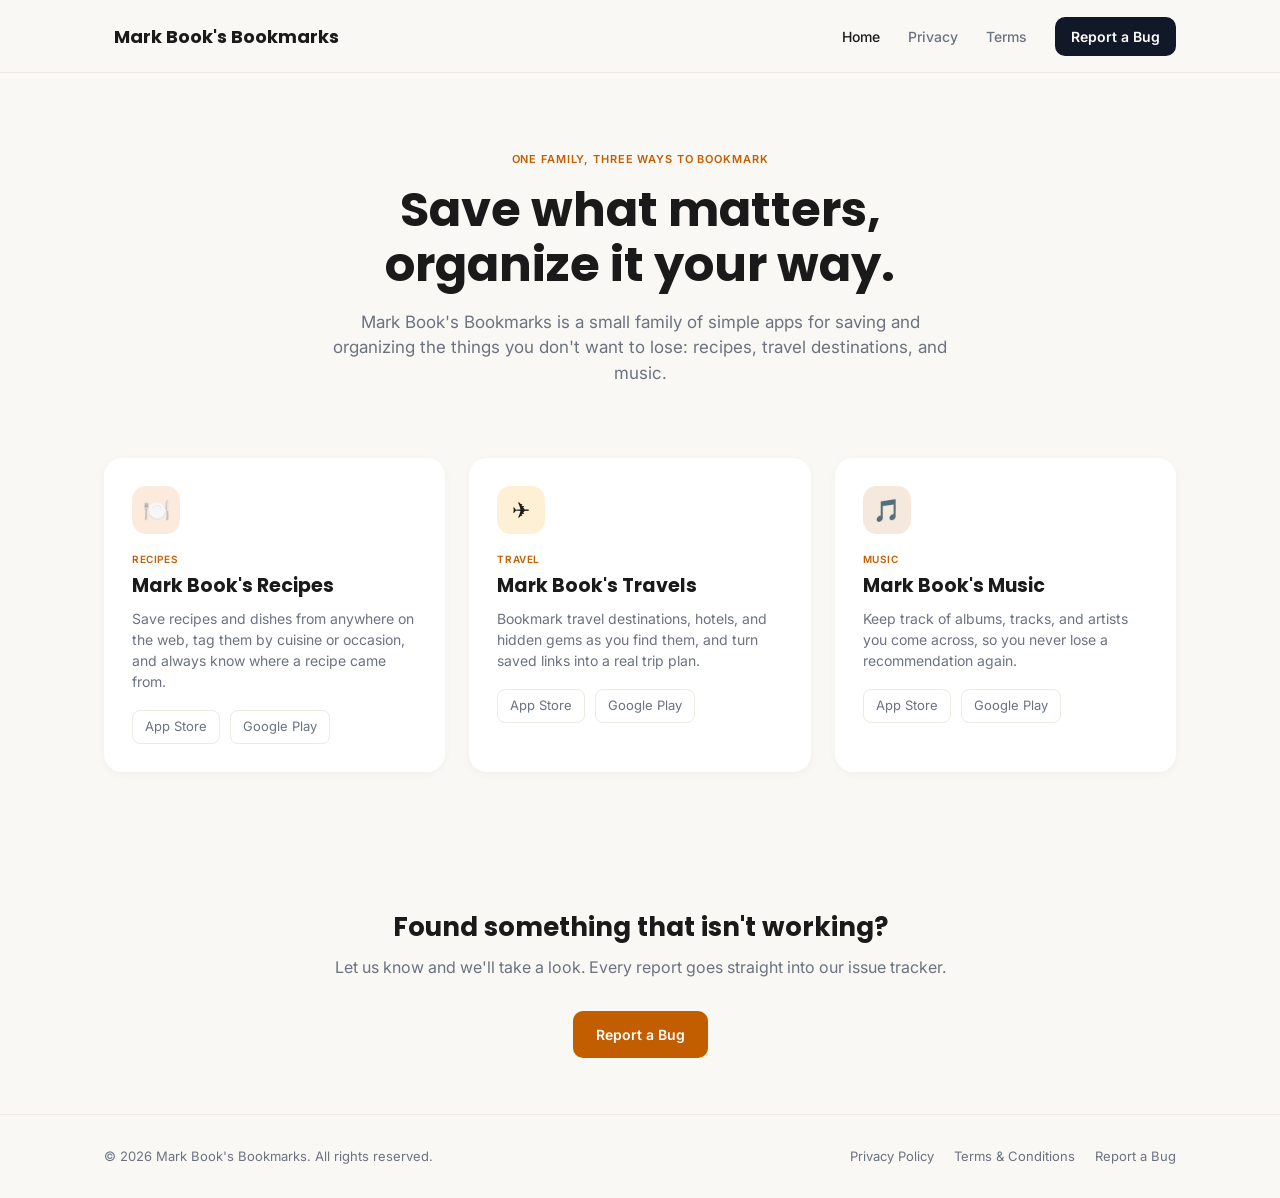
==== index.html @ 8e6b2858 "Initial commit" ====
<!DOCTYPE html>
<html lang="en">
<head>
  <meta charset="UTF-8" />
  <meta name="viewport" content="width=device-width, initial-scale=1.0" />
  <title>Mark Book's Bookmarks — Save what matters, everywhere</title>
  <meta name="description" content="Mark Book's Bookmarks is a family of simple apps for saving recipes, travel destinations, and music: Mark Book's Recipes, Mark Book's Travels, and Mark Book's Music." />
  <link rel="icon" href="assets/icons/favicon.svg" type="image/svg+xml" />
  <link rel="preconnect" href="https://fonts.googleapis.com" />
  <link rel="preconnect" href="https://fonts.gstatic.com" crossorigin />
  <link href="https://fonts.googleapis.com/css2?family=Inter:wght@400;500;600;700&family=Poppins:wght@600;700&display=swap" rel="stylesheet" />
  <link rel="stylesheet" href="css/style.css" />
</head>
<body>

  <header class="site-header">
    <div class="container">
      <a href="index.html" class="brand">
        <span class="logo-slot">
          <!-- Logo placeholder: drop your logo file into assets/logo/ and reference it here -->
        </span>
        Mark Book's Bookmarks
      </a>
      <button class="nav-toggle" aria-label="Toggle navigation" aria-expanded="false">
        <span></span><span></span><span></span>
      </button>
      <nav class="main-nav">
        <a href="index.html" class="active">Home</a>
        <a href="privacy.html">Privacy</a>
        <a href="terms.html">Terms</a>
        <a href="report-bug.html" class="nav-cta">Report a Bug</a>
      </nav>
    </div>
  </header>

  <main>
    <section class="hero">
      <div class="container">
        <span class="eyebrow">One family, three ways to bookmark</span>
        <h1>Save what matters,<br />organize it your way.</h1>
        <p class="lead">
          Mark Book's Bookmarks is a small family of simple apps for saving and organizing
          the things you don't want to lose: recipes, travel destinations, and music.
        </p>
      </div>
    </section>

    <section class="container">
      <div class="app-grid">

        <article class="app-card recipes">
          <div class="icon-badge">🍽️</div>
          <div class="label">Recipes</div>
          <h3>Mark Book's Recipes</h3>
          <p>
            Save recipes and dishes from anywhere on the web, tag them by cuisine or
            occasion, and always know where a recipe came from.
          </p>
          <div class="app-links">
            <a href="#">App Store</a>
            <a href="#">Google Play</a>
          </div>
        </article>

        <article class="app-card travels">
          <div class="icon-badge">✈️</div>
          <div class="label">Travel</div>
          <h3>Mark Book's Travels</h3>
          <p>
            Bookmark travel destinations, hotels, and hidden gems as you find them,
            and turn saved links into a real trip plan.
          </p>
          <div class="app-links">
            <a href="#">App Store</a>
            <a href="#">Google Play</a>
          </div>
        </article>

        <article class="app-card music">
          <div class="icon-badge">🎵</div>
          <div class="label">Music</div>
          <h3>Mark Book's Music</h3>
          <p>
            Keep track of albums, tracks, and artists you come across, so you never
            lose a recommendation again.
          </p>
          <div class="app-links">
            <a href="#">App Store</a>
            <a href="#">Google Play</a>
          </div>
        </article>

      </div>
    </section>

    <section class="section">
      <div class="container" style="text-align:center;">
        <h2 class="section-title">Found something that isn't working?</h2>
        <p class="section-subtitle" style="margin-inline:auto;">
          Let us know and we'll take a look. Every report goes straight into our issue tracker.
        </p>
        <a href="report-bug.html" class="btn btn-accent">Report a Bug</a>
      </div>
    </section>
  </main>

  <footer class="site-footer">
    <div class="container">
      <div class="footer-copy">© <span data-current-year></span> Mark Book's Bookmarks. All rights reserved.</div>
      <div class="footer-links">
        <a href="privacy.html">Privacy Policy</a>
        <a href="terms.html">Terms &amp; Conditions</a>
        <a href="report-bug.html">Report a Bug</a>
      </div>
    </div>
  </footer>

  <script src="js/config.js"></script>
  <script src="js/main.js"></script>
</body>
</html>
---- css/style.css ----
/* ==========================================================================
   Mark Book's Bookmarks — shared stylesheet
   ========================================================================== */

:root {
  /* Colors */
  --bg: #FAF8F5;
  --card-bg: #FFFFFF;
  --text-primary: #1A1A1A;
  --text-secondary: #6B7280;
  --accent: #C25E00;
  --accent-alt: #D97706;
  --button-dark: #111827;
  --button-dark-hover: #1F2937;
  --button-secondary-bg: #F3F4F6;
  --border-subtle: #EDE9E3;

  /* Elevation */
  --shadow-card: 0 2px 8px rgba(0, 0, 0, 0.04);
  --shadow-card-hover: 0 8px 24px rgba(0, 0, 0, 0.08);

  /* Radius */
  --radius-card: 18px;
  --radius-control: 10px;

  /* Type */
  --font-display: "Poppins", "Segoe UI", system-ui, sans-serif;
  --font-body: "Inter", "Segoe UI", system-ui, sans-serif;
}

* {
  box-sizing: border-box;
}

html {
  scroll-behavior: smooth;
}

body {
  margin: 0;
  background: var(--bg);
  color: var(--text-primary);
  font-family: var(--font-body);
  font-size: 16px;
  line-height: 1.5;
  -webkit-font-smoothing: antialiased;
}

img {
  max-width: 100%;
  display: block;
}

a {
  color: var(--accent);
  text-decoration: underline;
}

a:hover {
  color: var(--accent-alt);
}

.container {
  max-width: 1120px;
  margin: 0 auto;
  padding: 0 24px;
}

/* ------------------------------ Header ------------------------------ */

.site-header {
  position: sticky;
  top: 0;
  z-index: 50;
  background: rgba(250, 248, 245, 0.92);
  backdrop-filter: blur(6px);
  border-bottom: 1px solid var(--border-subtle);
}

.site-header .container {
  display: flex;
  align-items: center;
  justify-content: space-between;
  height: 72px;
}

.brand {
  display: flex;
  align-items: center;
  gap: 10px;
  text-decoration: none;
  font-family: var(--font-display);
  font-weight: 700;
  font-size: 18px;
  color: var(--text-primary);
}

.brand:hover {
  color: var(--text-primary);
}

.brand-logo {
  height: 38px;
  width: auto;
  display: block;
}

.main-nav {
  display: flex;
  align-items: center;
  gap: 28px;
}

.main-nav a {
  color: var(--text-secondary);
  text-decoration: none;
  font-size: 14px;
  font-weight: 500;
}

.main-nav a:hover,
.main-nav a.active {
  color: var(--text-primary);
}

.nav-cta {
  background: var(--button-dark);
  color: #fff !important;
  padding: 9px 16px;
  border-radius: var(--radius-control);
  font-weight: 600 !important;
}

.nav-cta:hover {
  background: var(--button-dark-hover);
}

.nav-toggle {
  display: none;
  background: none;
  border: none;
  cursor: pointer;
  padding: 8px;
}

.nav-toggle span {
  display: block;
  width: 22px;
  height: 2px;
  background: var(--text-primary);
  margin: 5px 0;
}

/* ------------------------------ Hero ------------------------------ */

.hero {
  padding: 72px 0 48px;
  text-align: center;
}

.eyebrow {
  display: inline-block;
  text-transform: uppercase;
  letter-spacing: 0.08em;
  font-size: 11px;
  font-weight: 600;
  color: var(--accent);
  margin-bottom: 14px;
}

.hero h1 {
  font-family: var(--font-display);
  font-size: clamp(32px, 5vw, 48px);
  font-weight: 700;
  line-height: 1.15;
  margin: 0 0 18px;
}

.hero p.lead {
  max-width: 620px;
  margin: 0 auto;
  color: var(--text-secondary);
  font-size: 17px;
}

/* ------------------------------ Buttons ------------------------------ */

.btn {
  display: inline-flex;
  align-items: center;
  justify-content: center;
  gap: 8px;
  padding: 12px 22px;
  border-radius: var(--radius-control);
  font-weight: 600;
  font-size: 14px;
  text-decoration: none;
  border: 1px solid transparent;
  cursor: pointer;
  font-family: var(--font-body);
}

.btn-primary {
  background: var(--button-dark);
  color: #fff;
}

.btn-primary:hover {
  background: var(--button-dark-hover);
  color: #fff;
}

.btn-accent {
  background: var(--accent);
  color: #fff;
}

.btn-accent:hover {
  background: var(--accent-alt);
  color: #fff;
}

.btn-secondary {
  background: var(--button-secondary-bg);
  color: var(--text-primary);
}

.btn-secondary:hover {
  background: #E5E7EB;
  color: var(--text-primary);
}

.btn-block {
  width: 100%;
}

/* ------------------------------ App cards ------------------------------ */

.app-grid {
  display: grid;
  grid-template-columns: repeat(3, 1fr);
  gap: 24px;
  padding: 24px 0 80px;
}

@media (max-width: 860px) {
  .app-grid {
    grid-template-columns: 1fr;
  }
}

.app-card {
  background: var(--card-bg);
  border-radius: var(--radius-card);
  box-shadow: var(--shadow-card);
  padding: 28px;
  transition: box-shadow 0.2s ease, transform 0.2s ease;
}

.app-card:hover {
  box-shadow: var(--shadow-card-hover);
  transform: translateY(-2px);
}

.app-card .icon-badge {
  width: 48px;
  height: 48px;
  border-radius: 14px;
  display: flex;
  align-items: center;
  justify-content: center;
  font-size: 22px;
  margin-bottom: 18px;
}

.app-card.recipes .icon-badge { background: #FCEBDD; }
.app-card.travels .icon-badge { background: #FDF0D5; }
.app-card.music .icon-badge   { background: #F5E9DD; }

.app-card .label {
  text-transform: uppercase;
  font-size: 10px;
  font-weight: 600;
  letter-spacing: 0.06em;
  color: var(--accent);
  margin-bottom: 8px;
}

.app-card h3 {
  font-family: var(--font-display);
  font-size: 19px;
  font-weight: 700;
  margin: 0 0 10px;
  line-height: 1.2;
}

.app-card p {
  color: var(--text-secondary);
  font-size: 14px;
  margin: 0 0 18px;
}

.app-card .app-links {
  display: flex;
  gap: 10px;
  flex-wrap: wrap;
}

.app-card .app-links a {
  font-size: 13px;
  text-decoration: none;
  color: var(--text-secondary);
  border: 1px solid var(--border-subtle);
  padding: 6px 12px;
  border-radius: 8px;
}

.app-card .app-links a:hover {
  border-color: var(--accent);
  color: var(--accent);
}

/* ------------------------------ Generic sections ------------------------------ */

.section {
  padding: 56px 0;
}

.section-title {
  font-family: var(--font-display);
  font-size: 26px;
  font-weight: 700;
  margin: 0 0 8px;
}

.section-subtitle {
  color: var(--text-secondary);
  margin: 0 0 32px;
  max-width: 640px;
}

.page-hero {
  padding: 56px 0 24px;
}

.page-hero h1 {
  font-family: var(--font-display);
  font-size: clamp(28px, 4vw, 38px);
  font-weight: 700;
  margin: 0 0 10px;
}

.page-hero p {
  color: var(--text-secondary);
  max-width: 640px;
}

.updated-note {
  font-size: 13px;
  color: var(--text-secondary);
}

/* ------------------------------ Legal content ------------------------------ */

.legal-card {
  background: var(--card-bg);
  border-radius: var(--radius-card);
  box-shadow: var(--shadow-card);
  padding: 40px;
  margin-bottom: 80px;
}

@media (max-width: 640px) {
  .legal-card {
    padding: 24px;
  }
}

.legal-card h2 {
  font-family: var(--font-display);
  font-size: 18px;
  margin: 32px 0 10px;
}

.legal-card h2:first-of-type {
  margin-top: 0;
}

.legal-card p,
.legal-card li {
  color: var(--text-secondary);
  font-size: 15px;
}

.legal-card ul {
  padding-left: 20px;
}

.placeholder {
  background: #FFF7ED;
  border: 1px dashed var(--accent-alt);
  color: #7C4A03;
  padding: 2px 6px;
  border-radius: 4px;
  font-size: 13px;
  font-weight: 600;
}

/* ------------------------------ Forms ------------------------------ */

.form-card {
  background: var(--card-bg);
  border-radius: var(--radius-card);
  box-shadow: var(--shadow-card);
  padding: 40px;
  max-width: 640px;
  margin: 0 auto 80px;
}

@media (max-width: 640px) {
  .form-card {
    padding: 24px;
  }
}

.form-field {
  margin-bottom: 20px;
}

.form-field label {
  display: block;
  font-size: 13px;
  font-weight: 600;
  margin-bottom: 6px;
}

.form-field .hint {
  font-size: 12px;
  color: var(--text-secondary);
  margin-top: 4px;
}

.form-field input,
.form-field select,
.form-field textarea {
  width: 100%;
  padding: 11px 14px;
  border-radius: var(--radius-control);
  border: 1px solid var(--border-subtle);
  background: #FCFBF9;
  font-family: var(--font-body);
  font-size: 14px;
  color: var(--text-primary);
}

.form-field input:focus,
.form-field select:focus,
.form-field textarea:focus {
  outline: none;
  border-color: var(--accent);
  box-shadow: 0 0 0 3px rgba(194, 94, 0, 0.12);
}

.form-field textarea {
  min-height: 120px;
  resize: vertical;
}

.form-row {
  display: grid;
  grid-template-columns: 1fr 1fr;
  gap: 16px;
}

@media (max-width: 480px) {
  .form-row {
    grid-template-columns: 1fr;
  }
}

.form-status {
  margin-top: 18px;
  padding: 12px 14px;
  border-radius: var(--radius-control);
  font-size: 14px;
  display: none;
}

.form-status.success {
  display: block;
  background: #ECFDF5;
  color: #065F46;
  border: 1px solid #A7F3D0;
}

.form-status.error {
  display: block;
  background: #FEF2F2;
  color: #991B1B;
  border: 1px solid #FECACA;
}

.fallback-note {
  margin-top: 22px;
  font-size: 13px;
  color: var(--text-secondary);
  text-align: center;
}

/* ------------------------------ Footer ------------------------------ */

.site-footer {
  border-top: 1px solid var(--border-subtle);
  padding: 32px 0;
}

.site-footer .container {
  display: flex;
  flex-wrap: wrap;
  align-items: center;
  justify-content: space-between;
  gap: 16px;
}

.footer-links {
  display: flex;
  gap: 20px;
  flex-wrap: wrap;
}

.footer-links a {
  font-size: 13px;
  color: var(--text-secondary);
  text-decoration: none;
}

.footer-links a:hover {
  color: var(--accent);
}

.footer-copy {
  font-size: 13px;
  color: var(--text-secondary);
}

/* ------------------------------ Responsive nav ------------------------------ */

@media (max-width: 720px) {
  .nav-toggle {
    display: block;
  }

  .main-nav {
    position: fixed;
    top: 72px;
    left: 0;
    right: 0;
    background: var(--bg);
    border-bottom: 1px solid var(--border-subtle);
    flex-direction: column;
    align-items: flex-start;
    gap: 4px;
    padding: 16px 24px 24px;
    transform: translateY(-8px);
    opacity: 0;
    pointer-events: none;
    transition: opacity 0.15s ease, transform 0.15s ease;
  }

  .main-nav.open {
    opacity: 1;
    transform: translateY(0);
    pointer-events: auto;
  }

  .main-nav a {
    padding: 10px 0;
    width: 100%;
  }

  .nav-cta {
    margin-top: 8px;
  }
}

/* ------------------------------ Cookie consent banner ------------------------------ */

.cookie-banner {
  position: fixed;
  left: 0;
  right: 0;
  bottom: 0;
  z-index: 100;
  background: var(--card-bg);
  border-top: 1px solid var(--border-subtle);
  box-shadow: 0 -8px 24px rgba(0, 0, 0, 0.08);
  padding: 18px 0;
}

.cookie-banner-inner {
  display: flex;
  align-items: center;
  justify-content: space-between;
  gap: 20px;
  flex-wrap: wrap;
}

.cookie-banner-inner p {
  margin: 0;
  font-size: 13px;
  color: var(--text-secondary);
  max-width: 640px;
}

.cookie-banner-actions {
  display: flex;
  gap: 10px;
  flex-shrink: 0;
}

.cookie-banner-actions .btn {
  padding: 9px 16px;
}
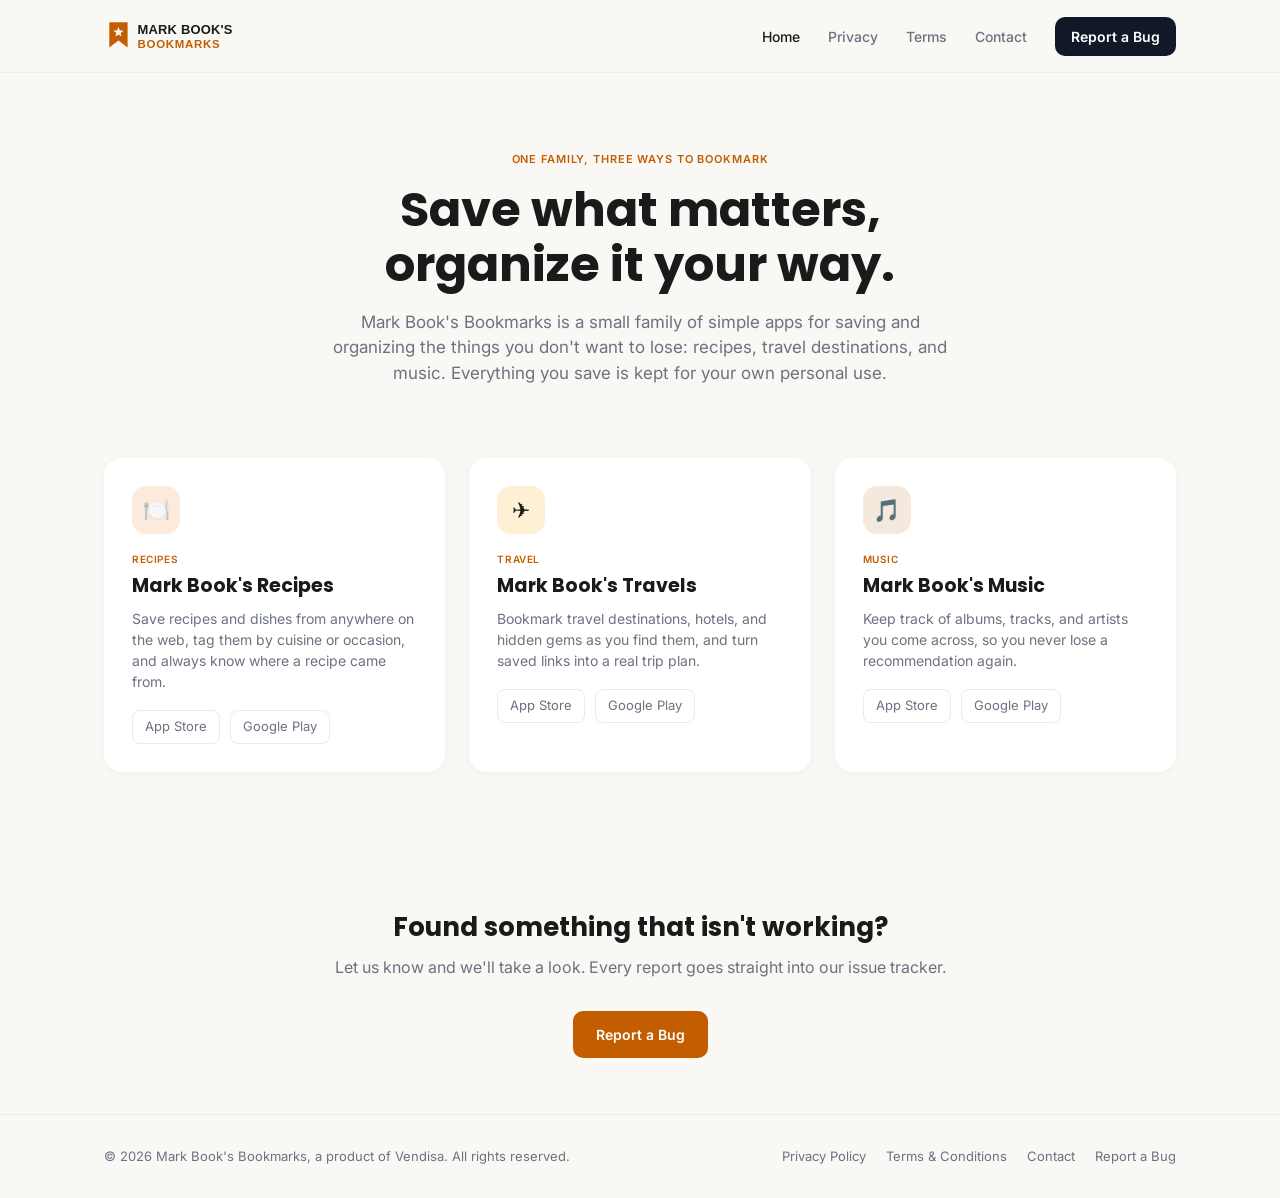
==== commit ede2ec51: "First push" ====
--- a/index.html
+++ b/index.html
@@ -16,10 +16,7 @@
   <header class="site-header">
     <div class="container">
       <a href="index.html" class="brand">
-        <span class="logo-slot">
-          <!-- Logo placeholder: drop your logo file into assets/logo/ and reference it here -->
-        </span>
-        Mark Book's Bookmarks
+        <img src="assets/logo/logo.svg" alt="Mark Book's Bookmarks" class="brand-logo" />
       </a>
       <button class="nav-toggle" aria-label="Toggle navigation" aria-expanded="false">
         <span></span><span></span><span></span>
@@ -28,6 +25,7 @@
         <a href="index.html" class="active">Home</a>
         <a href="privacy.html">Privacy</a>
         <a href="terms.html">Terms</a>
+        <a href="contact.html">Contact</a>
         <a href="report-bug.html" class="nav-cta">Report a Bug</a>
       </nav>
     </div>
@@ -41,6 +39,7 @@
         <p class="lead">
           Mark Book's Bookmarks is a small family of simple apps for saving and organizing
           the things you don't want to lose: recipes, travel destinations, and music.
+          Everything you save is kept for your own personal use.
         </p>
       </div>
     </section>
@@ -106,16 +105,28 @@
 
   <footer class="site-footer">
     <div class="container">
-      <div class="footer-copy">© <span data-current-year></span> Mark Book's Bookmarks. All rights reserved.</div>
+      <div class="footer-copy">© <span data-current-year></span> Mark Book's Bookmarks, a product of Vendisa. All rights reserved.</div>
       <div class="footer-links">
         <a href="privacy.html">Privacy Policy</a>
         <a href="terms.html">Terms &amp; Conditions</a>
+        <a href="contact.html">Contact</a>
         <a href="report-bug.html">Report a Bug</a>
       </div>
     </div>
   </footer>
 
+  <div id="cookie-consent-banner" class="cookie-banner" hidden>
+    <div class="container cookie-banner-inner">
+      <p>We use Google Analytics to understand how visitors use this site. See our <a href="privacy.html">Privacy Policy</a>.</p>
+      <div class="cookie-banner-actions">
+        <button type="button" class="btn btn-secondary" data-consent-decline>Decline</button>
+        <button type="button" class="btn btn-primary" data-consent-accept>Accept</button>
+      </div>
+    </div>
+  </div>
+
   <script src="js/config.js"></script>
   <script src="js/main.js"></script>
+  <script src="js/analytics.js"></script>
 </body>
 </html>
